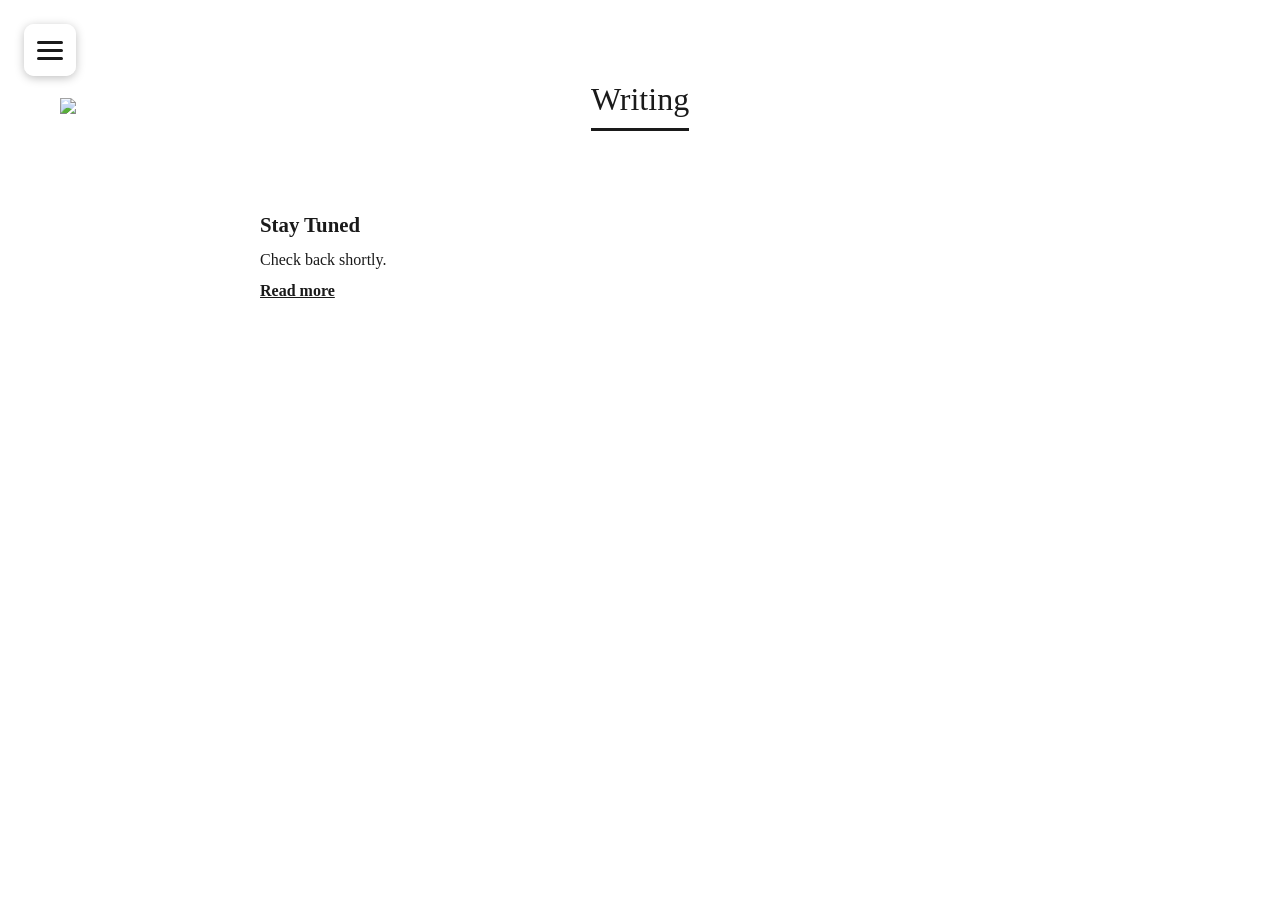
==== writing.html @ 0cfdf4d1 "Add files via upload" ====
<!DOCTYPE html>
<html lang="en">
<head>
<meta charset="UTF-8">
<meta name="viewport" content="width=device-width, initial-scale=1.0">
<title>Writing — SleepyBugTime</title>
<link rel="stylesheet" href="css/style.css">
</head>
<body>

<button class="menu-toggle" aria-label="Open menu">
  <span></span><span></span><span></span>
</button>

<nav class="nav-panel">
  <ul class="nav-links">
    <li><a href="index.html">Home</a></li>
    <li><a href="photos-intro.html">Photos</a></li>
    <li><a href="writing.html" class="current">Writing</a></li>
    <li><a href="videos.html">Videos</a></li>
    <li><a href="other.html">Other</a></li>
  </ul>
  <div class="nav-socials">
    <a href="#" aria-label="Instagram" target="_blank" rel="noopener">
      <svg viewBox="0 0 24 24" fill="none" stroke="#000" stroke-width="2">
        <rect x="2" y="2" width="20" height="20" rx="5"/>
        <circle cx="12" cy="12" r="4.5"/>
        <circle cx="17.3" cy="6.7" r="1.1" fill="#000" stroke="none"/>
      </svg>
    </a>
    <a href="#" aria-label="YouTube" target="_blank" rel="noopener">
      <svg viewBox="0 0 24 24">
        <rect x="1" y="4" width="22" height="16" rx="4" fill="#ff0000"/>
        <path d="M10 8.5v7l6-3.5z" fill="#fff"/>
      </svg>
    </a>
    <a href="#" aria-label="Letterboxd" target="_blank" rel="noopener">
      <img src="images/letterboxd-icon.svg" alt="Letterboxd" width="34" height="34">
    </a>
  </div>
</nav>

<div class="writing-page">

  <div class="writing-header">
    <img class="side-left" src="images/the_kiss.jpg">
    <h1>Writing</h1>
    <img class="side-right" src="images/lion.jpeg" alt="">
  </div>

  <!-- ===========================================================
       WRITING ENTRIES
       Each piece of writing gets one .writing-entry block. To add
       a new one, copy an entire block below (start/end comments
       included) and update the title, text, and link.
       =========================================================== -->
  <div class="writing-entries">

    <!-- ============ COPY FROM HERE TO ADD A NEW WRITING ENTRY ============ -->
    <article class="writing-entry">
      <h2>Stay Tuned</h2>
      <p>Check back shortly.</p>
      <a class="read-more" href="#">Read more</a>
    </article>
    <!-- ============ COPY UP TO HERE ============ -->

  </div>
</div>

<script src="js/script.js"></script>
</body>
</html>
---- css/style.css ----
/* =========================================================
   Shared stylesheet
   Fonts, colors and the dropdown menu are shared by every
   page. Page-specific styles live at the bottom, grouped by
   page name so they're easy to find.
   ========================================================= */

@import url('https://fonts.googleapis.com/css2?family=Poppins:wght@400;500;600;700&display=swap');

@import url('https://fonts.googleapis.com/css2?family=Hibur+Mono&family=Michroma&display=swap');

:root {
  --menu-bg: #ffffff;
  --menu-text: #1a1a1a;
  --accent-green: #d7fa7a;
  --accent-orange: #f0902e;
  --accent-yellow: #f9d54c;
  --ink: #1a1a1a;
  --font: 'Michroma', 'Segoe UI', sans-serif;
}

* { box-sizing: border-box; }

html, body {
  margin: 0;
  padding: 0;
  font-family: var(--font);
  color: var(--ink);
}

a { color: inherit; text-decoration: none; }

/* ---------------------------------------------------------
   Hamburger menu icon (top-left, every page)
   --------------------------------------------------------- */
.menu-toggle {
  position: fixed;
  top: 24px;
  left: 24px;
  z-index: 200;
  width: 52px;
  height: 52px;
  border: none;
  border-radius: 10px;
  background: rgba(255, 255, 255, 0.92);
  box-shadow: 0 2px 10px rgba(0, 0, 0, 0.25);
  cursor: pointer;
  display: flex;
  flex-direction: column;
  align-items: center;
  justify-content: center;
  gap: 5px;
  padding: 0;
}

.menu-toggle span {
  display: block;
  width: 26px;
  height: 3px;
  background: var(--ink);
  border-radius: 2px;
  transition: transform 0.25s ease, opacity 0.25s ease;
}

.menu-toggle.is-open span:nth-child(1) {
  transform: translateY(8px) rotate(45deg);
}
.menu-toggle.is-open span:nth-child(2) {
  opacity: 0;
}
.menu-toggle.is-open span:nth-child(3) {
  transform: translateY(-8px) rotate(-45deg);
}

/* ---------------------------------------------------------
   Dropdown nav panel — the white box from the mockup
   --------------------------------------------------------- */
.nav-panel {
  position: fixed;
  top: 24px;
  left: 24px;
  z-index: 190;
  width: 184px;
  background: var(--menu-bg);
  border-radius: 10px;
  box-shadow: 0 10px 30px rgba(0, 0, 0, 0.25);
  padding: 76px 20px 20px;
  transform: translateY(-12px) scale(0.98);
  opacity: 0;
  pointer-events: none;
  transition: transform 0.22s ease, opacity 0.22s ease;
}

.nav-panel.is-open {
  transform: translateY(0) scale(1);
  opacity: 1;
  pointer-events: auto;
}

.nav-links {
  list-style: none;
  margin: 0;
  padding: 0;
  display: flex;
  flex-direction: column;
  gap: 16px;
}

.nav-links a {
  font-size: 1.1rem;
  font-weight: 500;
  color: var(--menu-text);
}

.nav-links a:hover { text-decoration: underline; }

.nav-links a.current { font-weight: 700; }

.nav-socials {
  display: flex;
  align-items: center;
  gap: 10px;
  margin-top: 24px;
}

.nav-socials a {
  width: 34px;
  height: 34px;
  border-radius: 50%;
  display: flex;
  align-items: center;
  justify-content: center;
}

.nav-socials svg { width: 100%; height: 100%; }

/* ===========================================================
   HOME PAGE
   =========================================================== */
.home-hero {
  position: relative;
  width: 100%;
  height: 100vh;
  overflow: hidden;
  background: #000;
  display: flex;
  align-items: center;
  justify-content: center;
}

/* Plug your background video into the <video> tag in index.html.
   This just makes it fill the screen and sit behind everything. */
.home-hero video,
.home-hero .fallback-bg {
  position: absolute;
  inset: 0;
  width: 100%;
  height: 100%;
  object-fit: cover;
  z-index: 0;
}

.welcome-card {
  position: relative;
  z-index: 10;
  background: var(--accent-green);
  max-width: 320px;
  width: calc(100% - 48px);
  aspect-ratio: 1 / 1;
  padding: 40px 44px;
  border-radius: 4px;
  text-align: center;
  display: flex;
  flex-direction: column;
  justify-content: center;
  overflow: auto;
}

.welcome-card h1 {
  font-size: 1.4rem;
  font-weight: 600;
  margin: 0 0 6px;
}

.welcome-card .byline {
  font-size: 0.95rem;
  margin: 0 0 22px;
}

.welcome-card p {
  font-size: 0.85rem;
  line-height: 1.5;
  margin: 0 0 18px;
}

.welcome-card p:last-child { margin-bottom: 0; }

.card-contact {
  display: inline-flex;
  align-items: center;
  gap: 8px;
  margin-top: 4px;
  font-size: 0.95rem;
  font-weight: 600;
  Align-self: center;
}

.card-contact svg {
  width: 20px;
  height: 20px;
  flex-shrink: 0;
}

.card-contact:hover { text-decoration: underline; }

/* ===========================================================
   PHOTOS GATEWAY PAGE
   =========================================================== */
.gateway {
  position: relative;
  width: 100%;
  height: 100vh;
  overflow: hidden;
  background: #000;
}

.gateway .gateway-bg {
  position: absolute;
  inset: 0;
  width: 100%;
  height: 100%;
  object-fit: cover;
  z-index: 0;
}

.gateway-link {
  position: absolute;
  top: 18%;
  left: 8%;
  z-index: 5;
  font-size: 2rem;
  font-weight: 600;
  color: #4fb6f2;
  letter-spacing: 0.5px;
}

.gateway-link:hover { text-decoration: underline; }

/* ===========================================================
   PHOTOS PAGE
   =========================================================== */
.photos-page {
  background: var(--accent-orange);
  min-height: 100vh;
  padding: 90px 60px 80px;
}

.page-heading {
  display: flex;
  align-items: flex-start;
  justify-content: space-between;
  flex-wrap: wrap;
  gap: 24px;
  margin-bottom: 48px;
}

.page-heading h1 {
  font-size: 2.4rem;
  font-weight: 500;
  margin: 0 0 8px;
  border-bottom: 3px solid var(--ink);
  padding-bottom: 10px;
  display: inline-block;
}

.heading-deco {
  max-height: 150px;
  border-radius: 2px;
}

.photo-grid {
  display: grid;
  grid-template-columns: repeat(3, 1fr);
  gap: 40px 60px;
  max-width: 1200px;
  Margin: 0 auto; 
}

.photo-grid figure {
  margin: 0;
}

.photo-grid img {
  width: 100%;
  height: auto;
  object-fit: contain;
  display: block;
  border-radius: 2px;
}

.photo-placeholder {
  width: 100%;
  height: 320px;
  border: 2px dashed rgba(0, 0, 0, 0.4);
  border-radius: 2px;
  display: flex;
  align-items: center;
  justify-content: center;
  text-align: center;
  color: rgba(0, 0, 0, 0.55);
  font-size: 0.95rem;
  padding: 16px;
  background: rgba(255, 255, 255, 0.15);
}

/* ===========================================================
   WRITING PAGE
   =========================================================== */
.writing-page {
  background: #ffffff;
  min-height: 100vh;
  padding: 60px;
  Font-family: 'Georgia';
}

.writing-header {
  display: grid;
  grid-template-columns: 1fr auto 1fr;
  align-items: center;
  gap: 40px;
  max-width: 1200px;
  margin: 0 auto 60px;
}

.writing-header img {
  width: 100%;
  max-width: 280px;
  height: auto;
  object-fit: cover;
}

.writing-header .side-left { justify-self: start; }
.writing-header .side-right { justify-self: end; }

.writing-header h1 {
  font-size: 2rem;
  font-weight: 500;
  border-bottom: 3px solid var(--ink);
  padding-bottom: 10px;
  white-space: nowrap;
}

.writing-entries {
  max-width: 760px;
  margin: 0 auto;
  display: flex;
  flex-direction: column;
  gap: 44px;
}

.writing-entry h2 {
  font-size: 1.3rem;
  font-weight: 600;
  margin: 0 0 10px;
}

.writing-entry p {
  line-height: 1.6;
  margin: 0 0 10px;
}

.writing-entry a.read-more {
  font-weight: 600;
  text-decoration: underline;
}

/* ===========================================================
   VIDEOS PAGE
   =========================================================== */
.videos-page {
  background: var(--accent-yellow);
  min-height: 100vh;
  padding: 90px 60px 100px;
  position: relative;
}

.videos-page h1 {
  font-size: 2.4rem;
  font-weight: 500;
  border-bottom: 3px solid var(--ink);
  padding-bottom: 10px;
  display: inline-block;
  margin: 0 0 50px;
}

.video-list {
  display: flex;
  flex-direction: column;
  gap: 60px;
  max-width: 850px;
  margin: 0 auto;
}

.video-entry h2 {
  font-size: 1.15rem;
  font-weight: 500;
  margin: 0 0 14px;
}

.video-frame {
  position: relative;
  width: 100%;
  padding-top: 56.25%; /* 16:9 */
  background: #a9a9a9;
  border-radius: 2px;
  overflow: hidden;
}

.video-frame iframe {
  position: absolute;
  inset: 0;
  width: 100%;
  height: 100%;
  border: 0;
}

.video-frame .video-frame-label {
  position: absolute;
  inset: 0;
  display: flex;
  align-items: center;
  justify-content: center;
  font-size: 1.6rem;
  color: #1a1a1a;
  text-align: center;
  padding: 20px;
}

.video-entry p {
  margin-top: 14px;
  line-height: 1.55;
  max-width: 650px;
}

.videos-deco {
  position: absolute;
  z-index: 0;
  border: 6px solid #111;
  box-shadow: 0 6px 18px rgba(0, 0, 0, 0.2);
}

.videos-deco img { display: block; width: 100%; height: auto; }

/* ===========================================================
   OTHER PAGE
   =========================================================== */
.other-page {
  background: #f2e9dc;
  min-height: 100vh;
  padding: 60px;
  Position: relative;
}

.other-header {
  display: flex;
  align-items: center;
  gap: 40px;
  max-width: 1200px;
  margin: 0 auto 60px;
}

.other-header img {
  width: 100%;
  max-width: 390px;
  height: auto;
}

.other-header h1 {
  font-size: 2rem;
  font-weight: 500;
  border-bottom: 3px solid var(--ink);
  padding-bottom: 10px;
}

.other-entries {
  max-width: 900px;
  margin: 0 auto;
  display: flex;
  flex-direction: column;
  gap: 40px;
}

.free-image {
  position: absolute;
}

.free-image img {
  display: block;
  width: 100%;
  height: auto;
}

/* ---------------------------------------------------------
   Responsive tweaks
   --------------------------------------------------------- */
@media (max-width: 720px) {
  .photo-grid { grid-template-columns: 1fr; }
  .writing-header { grid-template-columns: 1fr; text-align: center; }
  .writing-header .side-left,
  .writing-header .side-right { justify-self: center; max-width: 200px; }
  .other-header { flex-direction: column; text-align: center; }
  .photos-page, .writing-page, .videos-page, .other-page {
    padding: 90px 24px 60px;
  }
  .page-heading { flex-direction: column; }
}
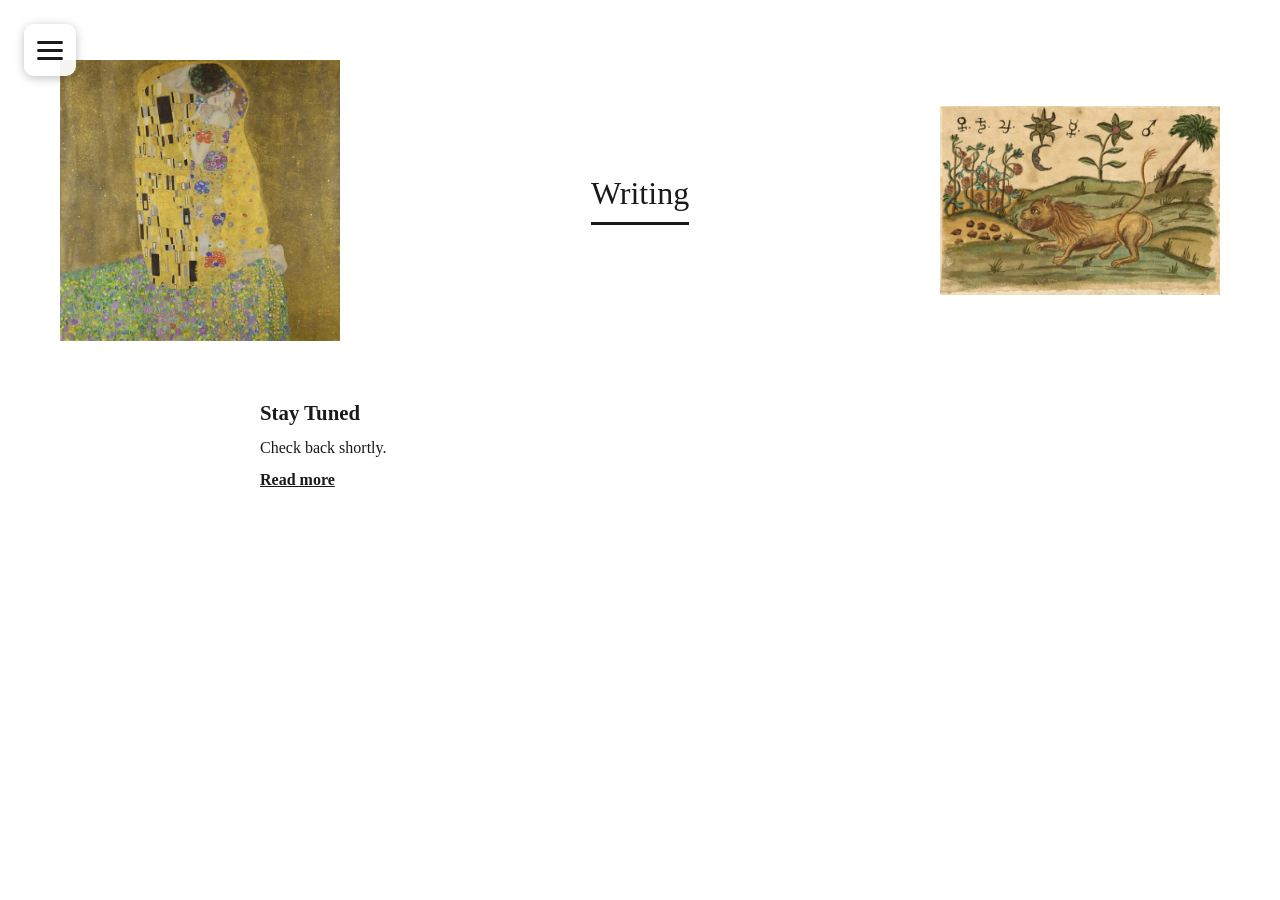
==== commit 23173c37: "case sensitive file image changes" ====
--- a/writing.html
+++ b/writing.html
@@ -43,7 +43,7 @@
 <div class="writing-page">
 
   <div class="writing-header">
-    <img class="side-left" src="images/the_kiss.jpg">
+    <img class="side-left" src="images/The_Kiss.jpg">
     <h1>Writing</h1>
     <img class="side-right" src="images/lion.jpeg" alt="">
   </div>
